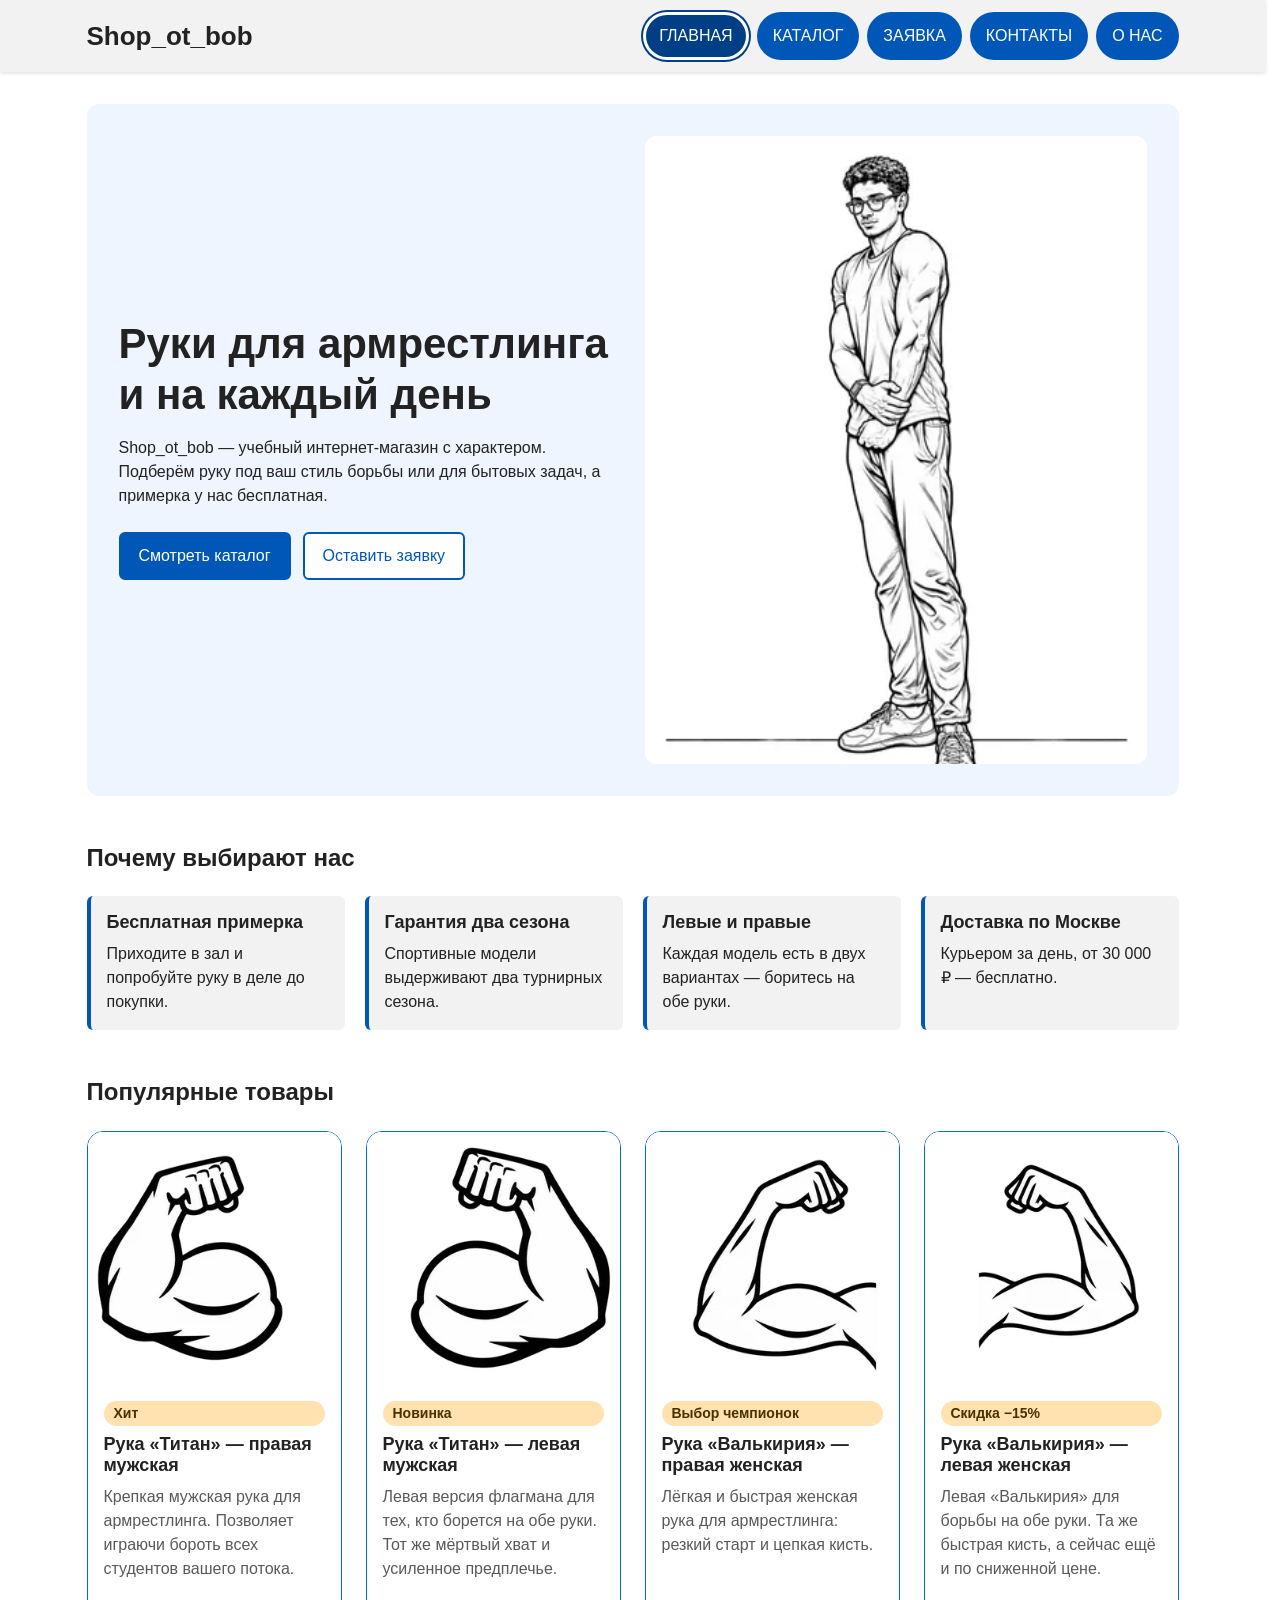
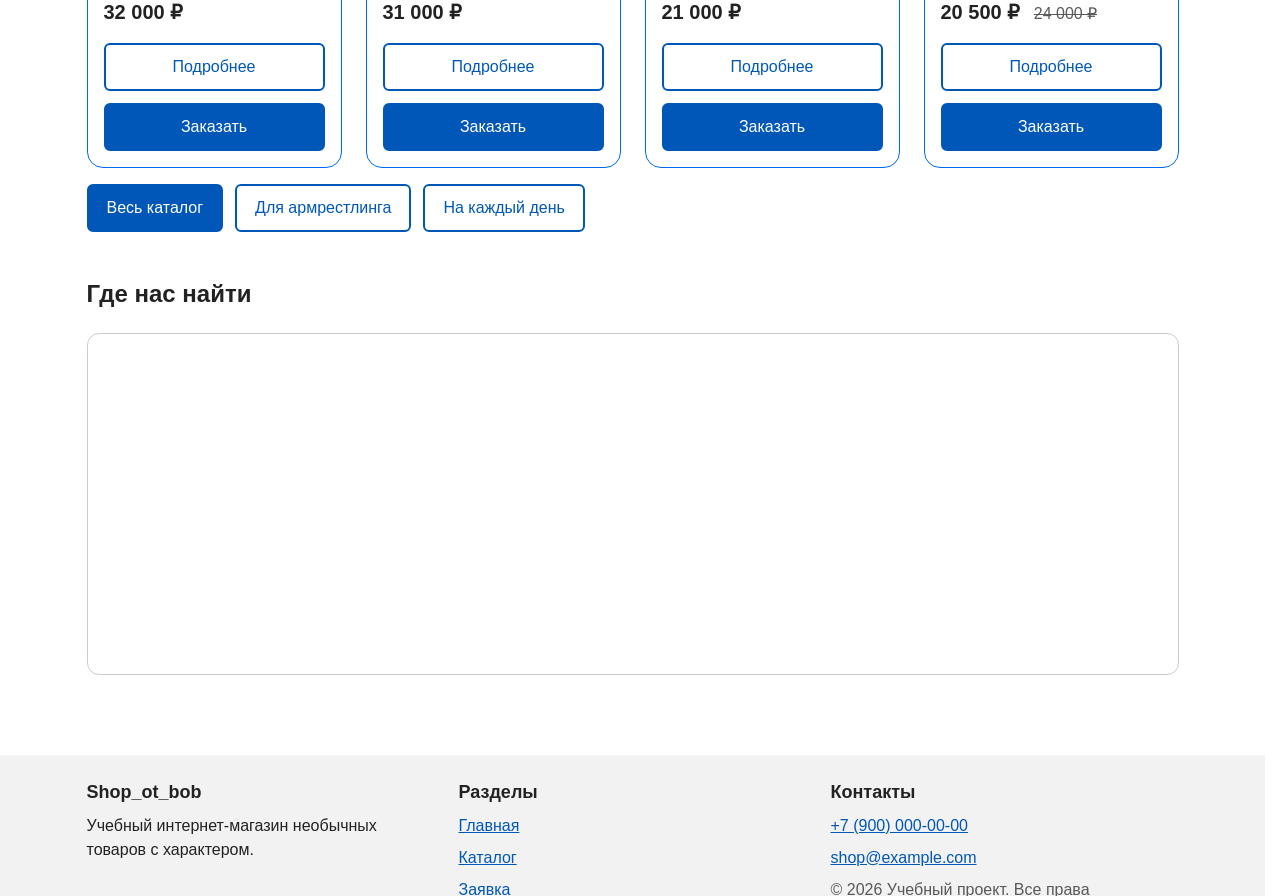
==== index.html @ 4ce11636 "chore: initialize kr4-js-shop from KR3 project" ====
<!DOCTYPE html>
<html lang="ru">
<head>
  <meta charset="UTF-8">
  <meta name="viewport" content="width=device-width, initial-scale=1.0">
  <title>Shop_ot_bob — руки для армрестлинга и на каждый день</title>
  <meta name="description" content="Shop_ot_bob — учебный интернет-магазин рук для армрестлинга и повседневных задач.">
  <link rel="icon" type="image/png" href="images/favicon.png">
  <link rel="stylesheet" href="css/style.css">
  <link rel="stylesheet" href="css/responsive.css">
  <script src="js/main.js" defer></script>
</head>
<body>
<a class="skip-link" href="#main">Перейти к основному содержимому</a>

<header class="page-header">
  <div class="site-header">
    <a class="site-logo" href="index.html">Shop_ot_bob</a>

    <button class="nav-toggle" type="button" aria-expanded="false" aria-controls="site-nav" hidden>
      <span class="nav-toggle__icon" aria-hidden="true"></span>
      Меню
    </button>

    <nav class="site-nav" id="site-nav" aria-label="Основная навигация">
      <ul class="site-nav__list">
        <li class="site-nav__item"><a class="site-nav__link site-nav__link--active" href="index.html" aria-current="page">Главная</a></li>
        <li class="site-nav__item"><a class="site-nav__link" href="catalog.html">Каталог</a></li>
        <li class="site-nav__item"><a class="site-nav__link" href="order.html">Заявка</a></li>
        <li class="site-nav__item"><a class="site-nav__link" href="contacts.html">Контакты</a></li>
        <li class="site-nav__item"><a class="site-nav__link" href="onas.html">О нас</a></li>
      </ul>
    </nav>
  </div>
</header>

<main class="main" id="main" tabindex="-1">
  <section class="hero section">
    <div class="hero__content">
      <h1 class="hero__title">Руки для армрестлинга и на каждый день</h1>
      <p class="hero__text">
        Shop_ot_bob — учебный интернет-магазин с характером. Подберём руку под ваш стиль борьбы
        или для бытовых задач, а примерка у нас бесплатная.
      </p>
      <div class="hero__actions">
        <a class="button" href="catalog.html">Смотреть каталог</a>
        <a class="button button--ghost" href="order.html">Оставить заявку</a>
      </div>
    </div>

    <div class="hero__media">
      <!--
        picture: на телефоне загружается вертикальный кадр,
        на планшете и desktop — широкий баннер. WebP — для браузеров, которые его понимают.
      -->
      <picture>
        <source
          media="(max-width: 639px)"
          type="image/webp"
          srcset="images/hero-tall-360.webp 360w,
                  images/hero-tall-720.webp 720w"
          sizes="100vw"
          width="720"
          height="900"
        >
        <source
          media="(max-width: 639px)"
          srcset="images/hero-tall-360.jpg 360w,
                  images/hero-tall-720.jpg 720w"
          sizes="100vw"
          width="720"
          height="900"
        >
        <source
          type="image/webp"
          srcset="images/hero-wide-800.webp 800w,
                  images/hero-wide-1200.webp 1200w,
                  images/hero-wide-1600.webp 1600w"
          sizes="(max-width: 899px) 480px, (max-width: 1187px) 45vw, 520px"
        >
        <img
          class="hero__image"
          src="images/hero-wide-800.jpg"
          srcset="images/hero-wide-800.jpg 800w,
                  images/hero-wide-1200.jpg 1200w,
                  images/hero-wide-1600.jpg 1600w"
          sizes="(max-width: 899px) 480px, (max-width: 1187px) 45vw, 520px"
          alt="Рисунок: кудрявый парень в очках и футболке — основатель магазина. Рукописные надписи: «Получите силу практически даром», «100 мощи», «Побори всех»"
          width="1628"
          height="1472"
        >
      </picture>
    </div>
  </section>

  <section class="section" aria-labelledby="features-title">
    <h2 class="section__title" id="features-title">Почему выбирают нас</h2>

    <div class="features-grid">
      <article class="feature-card">
        <h3 class="feature-card__title">Бесплатная примерка</h3>
        <p>Приходите в зал и попробуйте руку в деле до покупки.</p>
      </article>

      <article class="feature-card">
        <h3 class="feature-card__title">Гарантия два сезона</h3>
        <p>Спортивные модели выдерживают два турнирных сезона.</p>
      </article>

      <article class="feature-card">
        <h3 class="feature-card__title">Левые и правые</h3>
        <p>Каждая модель есть в двух вариантах — боритесь на обе руки.</p>
      </article>

      <article class="feature-card">
        <h3 class="feature-card__title">Доставка по Москве</h3>
        <p>Курьером за день, от 30 000 ₽ — бесплатно.</p>
      </article>
    </div>
  </section>

  <section class="section" id="popular" aria-labelledby="popular-title">
    <h2 class="section__title" id="popular-title">Популярные товары</h2>

    <div class="products-grid products-grid--wide">
      <article class="product-card">
        <picture>
          <source
            type="image/webp"
            srcset="images/pravaya_ruka-320.webp 320w,
                    images/pravaya_ruka-480.webp 480w,
                    images/pravaya_ruka-640.webp 640w"
            sizes="(max-width: 639px) 100vw, (max-width: 1023px) 50vw, (max-width: 1279px) 33vw, 270px"
          >
          <img
            class="product-card__image"
            src="images/pravaya_ruka-480.jpg"
            srcset="images/pravaya_ruka-320.jpg 320w,
                    images/pravaya_ruka-480.jpg 480w,
                    images/pravaya_ruka-640.jpg 640w"
            sizes="(max-width: 639px) 100vw, (max-width: 1023px) 50vw, (max-width: 1279px) 33vw, 270px"
            alt="Рисунок: согнутая в локте правая мужская рука с крупным бицепсом и сжатым кулаком"
            width="640"
            height="640"
            loading="lazy"
          >
        </picture>
        <div class="product-card__body">
          <p class="product-card__badge">Хит</p>
          <h3 class="product-card__title"><a href="product.html?id=1">Рука «Титан» — правая мужская</a></h3>
          <p class="product-card__description">Крепкая мужская рука для армрестлинга. Позволяет играючи бороть всех студентов вашего потока.</p>
          <p class="product-card__price">32&nbsp;000&nbsp;₽</p>
          <div class="product-card__actions">
            <a class="button button--ghost" href="product.html?id=1" aria-label="Подробнее: Рука «Титан» — правая мужская">Подробнее</a>
            <button class="button product-card__button" type="button" data-product="Рука «Титан» — правая мужская" aria-label="Заказать: Рука «Титан» — правая мужская">Заказать</button>
          </div>
        </div>
      </article>

      <article class="product-card">
        <picture>
          <source
            type="image/webp"
            srcset="images/levaya_ruka-320.webp 320w,
                    images/levaya_ruka-480.webp 480w,
                    images/levaya_ruka-640.webp 640w"
            sizes="(max-width: 639px) 100vw, (max-width: 1023px) 50vw, (max-width: 1279px) 33vw, 270px"
          >
          <img
            class="product-card__image"
            src="images/levaya_ruka-480.jpg"
            srcset="images/levaya_ruka-320.jpg 320w,
                    images/levaya_ruka-480.jpg 480w,
                    images/levaya_ruka-640.jpg 640w"
            sizes="(max-width: 639px) 100vw, (max-width: 1023px) 50vw, (max-width: 1279px) 33vw, 270px"
            alt="Рисунок: согнутая в локте левая мужская рука с крупным бицепсом и сжатым кулаком"
            width="640"
            height="640"
            loading="lazy"
          >
        </picture>
        <div class="product-card__body">
          <p class="product-card__badge">Новинка</p>
          <h3 class="product-card__title"><a href="product.html?id=2">Рука «Титан» — левая мужская</a></h3>
          <p class="product-card__description">Левая версия флагмана для тех, кто борется на обе руки. Тот же мёртвый хват и усиленное предплечье.</p>
          <p class="product-card__price">31&nbsp;000&nbsp;₽</p>
          <div class="product-card__actions">
            <a class="button button--ghost" href="product.html?id=2" aria-label="Подробнее: Рука «Титан» — левая мужская">Подробнее</a>
            <button class="button product-card__button" type="button" data-product="Рука «Титан» — левая мужская" aria-label="Заказать: Рука «Титан» — левая мужская">Заказать</button>
          </div>
        </div>
      </article>

      <article class="product-card">
        <picture>
          <source
            type="image/webp"
            srcset="images/prav_zhenskaya_ruka-320.webp 320w,
                    images/prav_zhenskaya_ruka-480.webp 480w,
                    images/prav_zhenskaya_ruka-640.webp 640w"
            sizes="(max-width: 639px) 100vw, (max-width: 1023px) 50vw, (max-width: 1279px) 33vw, 270px"
          >
          <img
            class="product-card__image"
            src="images/prav_zhenskaya_ruka-480.jpg"
            srcset="images/prav_zhenskaya_ruka-320.jpg 320w,
                    images/prav_zhenskaya_ruka-480.jpg 480w,
                    images/prav_zhenskaya_ruka-640.jpg 640w"
            sizes="(max-width: 639px) 100vw, (max-width: 1023px) 50vw, (max-width: 1279px) 33vw, 270px"
            alt="Рисунок: согнутая в локте правая женская рука с рельефным бицепсом"
            width="640"
            height="640"
            loading="lazy"
          >
        </picture>
        <div class="product-card__body">
          <p class="product-card__badge">Выбор чемпионок</p>
          <h3 class="product-card__title"><a href="product.html?id=3">Рука «Валькирия» — правая женская</a></h3>
          <p class="product-card__description">Лёгкая и быстрая женская рука для армрестлинга: резкий старт и цепкая кисть.</p>
          <p class="product-card__price">21&nbsp;000&nbsp;₽</p>
          <div class="product-card__actions">
            <a class="button button--ghost" href="product.html?id=3" aria-label="Подробнее: Рука «Валькирия» — правая женская">Подробнее</a>
            <button class="button product-card__button" type="button" data-product="Рука «Валькирия» — правая женская" aria-label="Заказать: Рука «Валькирия» — правая женская">Заказать</button>
          </div>
        </div>
      </article>

      <article class="product-card">
        <picture>
          <source
            type="image/webp"
            srcset="images/lev_zhenskaya_ruka-320.webp 320w,
                    images/lev_zhenskaya_ruka-480.webp 480w,
                    images/lev_zhenskaya_ruka-640.webp 640w"
            sizes="(max-width: 639px) 100vw, (max-width: 1023px) 50vw, (max-width: 1279px) 33vw, 270px"
          >
          <img
            class="product-card__image"
            src="images/lev_zhenskaya_ruka-480.jpg"
            srcset="images/lev_zhenskaya_ruka-320.jpg 320w,
                    images/lev_zhenskaya_ruka-480.jpg 480w,
                    images/lev_zhenskaya_ruka-640.jpg 640w"
            sizes="(max-width: 639px) 100vw, (max-width: 1023px) 50vw, (max-width: 1279px) 33vw, 270px"
            alt="Рисунок: согнутая в локте левая женская рука с рельефным бицепсом"
            width="640"
            height="640"
            loading="lazy"
          >
        </picture>
        <div class="product-card__body">
          <p class="product-card__badge">Скидка −15%</p>
          <h3 class="product-card__title"><a href="product.html?id=4">Рука «Валькирия» — левая женская</a></h3>
          <p class="product-card__description">Левая «Валькирия» для борьбы на обе руки. Та же быстрая кисть, а сейчас ещё и по сниженной цене.</p>
          <p class="product-card__price">20&nbsp;500&nbsp;₽ <span class="visually-hidden">Старая цена:</span> <del>24&nbsp;000&nbsp;₽</del></p>
          <div class="product-card__actions">
            <a class="button button--ghost" href="product.html?id=4" aria-label="Подробнее: Рука «Валькирия» — левая женская">Подробнее</a>
            <button class="button product-card__button" type="button" data-product="Рука «Валькирия» — левая женская" aria-label="Заказать: Рука «Валькирия» — левая женская">Заказать</button>
          </div>
        </div>
      </article>
    </div>

    <p class="hero__actions">
      <a class="button" href="catalog.html">Весь каталог</a>
      <a class="button button--ghost" href="catalog.html?category=sport">Для армрестлинга</a>
      <a class="button button--ghost" href="catalog.html?category=daily">На каждый день</a>
    </p>
  </section>

  <section class="section" id="map" aria-labelledby="map-title">
    <h2 class="section__title" id="map-title">Где нас найти</h2>
    <div class="map-container">
      <iframe src="https://yandex.ru/map-widget/v1/?um=constructor%3A89a524108dad21f16cf2f4a0d76adc41d935ef46cfc1c6afd9af5f4293ef12c2&amp;source=constructor" title="Яндекс Карта: как добраться до магазина Shop_ot_bob" loading="lazy"></iframe>
    </div>
  </section>

  <p class="success-message" id="quick-success" role="status"></p>
</main>

<footer class="site-footer">
  <div class="site-footer__inner">
    <div class="site-footer__col">
      <p class="site-footer__title">Shop_ot_bob</p>
      <p>Учебный интернет-магазин необычных товаров с характером.</p>
    </div>

    <nav class="site-footer__col" aria-label="Навигация в подвале">
      <p class="site-footer__title">Разделы</p>
      <ul class="site-footer__list">
          <li><a href="index.html">Главная</a></li>
          <li><a href="catalog.html">Каталог</a></li>
          <li><a href="order.html">Заявка</a></li>
          <li><a href="contacts.html">Контакты</a></li>
          <li><a href="onas.html">О нас</a></li>
      </ul>
    </nav>

    <div class="site-footer__col">
      <p class="site-footer__title">Контакты</p>
      <ul class="site-footer__list">
        <li><a href="tel:+79000000000">+7 (900) 000-00-00</a></li>
        <li><a href="mailto:shop@example.com">shop@example.com</a></li>
      </ul>
      <p class="site-footer__copy">&copy; 2026 Учебный проект. Все права защищены. Работал Исмаилов Полад, ЭФБО-04-25.</p>
      <p class="site-footer__copy">Дисциплина: Фронтенд и бэкенд разработка</p>
    </div>
  </div>
</footer>

<a class="back-to-top" href="#top" aria-label="Наверх, к началу страницы"><span aria-hidden="true">↑</span></a>

<dialog class="order-dialog" id="order-dialog" aria-labelledby="order-dialog-title">
  <div class="order-dialog__header">
    <h2 class="order-dialog__title" id="order-dialog-title" tabindex="-1" autofocus>Быстрая заявка</h2>
    <button class="modal__close" type="button" aria-label="Закрыть окно" data-close-dialog>
      <span aria-hidden="true">×</span>
    </button>
  </div>

  <p class="order-dialog__product">Товар: <strong id="selected-product-text"></strong></p>

  <form class="order-form order-form--single js-form" id="quick-form" action="#" method="post" data-success="quick-success" novalidate>
    <input id="selected-product" name="selected-product" type="hidden">

    <div class="order-form__group">
      <label class="order-form__label" for="quick-name">Имя <span class="order-form__required" aria-hidden="true">*</span></label>
      <input class="order-form__input" id="quick-name" name="name" type="text" minlength="2" autocomplete="given-name" placeholder="Введите ваше имя" required aria-describedby="quick-name-error">
      <p class="form-error" id="quick-name-error" hidden></p>
    </div>

    <div class="order-form__group">
      <label class="order-form__label" for="quick-email">E-mail <span class="order-form__required" aria-hidden="true">*</span></label>
      <input class="order-form__input" id="quick-email" name="email" type="email" autocomplete="email" placeholder="example@mail.ru" required aria-describedby="quick-email-error">
      <p class="form-error" id="quick-email-error" hidden></p>
    </div>

    <div class="order-form__group">
      <label class="order-form__label" for="quick-phone">Телефон <span class="order-form__required" aria-hidden="true">*</span></label>
      <input class="order-form__input" id="quick-phone" name="phone" type="tel" inputmode="tel" autocomplete="tel" placeholder="+7 (900) 000-00-00" pattern="^\+7 \(\d{3}\) \d{3}-\d{2}-\d{2}$" required data-error="Введите телефон в формате +7 (900) 000-00-00" aria-describedby="quick-phone-hint quick-phone-error">
      <p class="form-note" id="quick-phone-hint">Формат: +7 (900) 000-00-00</p>
      <p class="form-error" id="quick-phone-error" hidden></p>
    </div>

    <div class="order-form__group">
      <label class="order-form__label" for="quick-topic">Тема заявки <span class="order-form__required" aria-hidden="true">*</span></label>
      <select class="order-form__select" id="quick-topic" name="topic" required aria-describedby="quick-topic-error">
        <option value="">Выберите тему</option>
        <option value="product">Заказ товара</option>
        <option value="consultation">Консультация</option>
        <option value="delivery">Доставка</option>
      </select>
      <p class="form-error" id="quick-topic-error" hidden></p>
    </div>

    <div class="order-form__group">
      <label class="order-form__label" for="quick-comment">Комментарий</label>
      <textarea class="order-form__textarea" id="quick-comment" name="comment" rows="3" placeholder="Укажите дополнительную информацию" aria-describedby="quick-comment-error"></textarea>
      <p class="form-error" id="quick-comment-error" hidden></p>
    </div>

    <div class="order-form__group order-form__group--wide">
      <label class="order-form__check" for="quick-agreement">
        <input id="quick-agreement" name="agreement" type="checkbox" required aria-describedby="quick-agreement-error" data-error="Отметьте согласие на обработку данных">
        Я согласен на обработку данных
      </label>
      <p class="form-error" id="quick-agreement-error" hidden></p>
    </div>

    <div class="form-actions">
      <button class="button" type="submit">Отправить заявку</button>
      <button class="button button--ghost" type="button" data-close-dialog>Закрыть</button>
    </div>
  </form>
</dialog>
</body>
</html>
---- css/style.css ----
/*
  style.css — базовое оформление сайта (основа из КР №1).
  Здесь цвета, шрифты, кнопки, карточки, формы и таблицы.
  Всё, что связано с сеткой и размерами экранов, лежит в responsive.css.
*/

/* ===============================
   1. Переменные проекта
   =============================== */
:root {
  /* Основные цвета проекта */
  --color-bg: #ffffff;
  --color-text: #222222;
  /* Было #8a8a8a — контраст 3,5:1. Стало 7:1 (требование — не меньше 4,5:1). */
  --color-muted: #595959;
  --color-primary: #0057b8;
  --color-primary-dark: #003f86;
  --color-border: #d0d0d0;
  /* Рамка полей формы: контраст с белым фоном не меньше 3:1. */
  --color-border-strong: #767676;
  --color-surface: #f2f2f2;
  --color-surface-accent: #eef5ff;
  --color-danger: #b00020;
  /* Было #168a2f — контраст 4,4:1. Стало 6,5:1. */
  --color-success: #0f6b22;
  --color-success-bg: #eefaf0;
  --color-white: #ffffff;
  /* Метка на карточке: тёмный текст на светлом фоне (контраст 9:1). */
  --color-badge-bg: #ffe2b0;
  --color-badge-text: #4d3000;

  /* Отступы */
  --space-xs: 4px;
  --space-sm: 8px;
  --space-md: 16px;
  --space-lg: 24px;
  --space-xl: 32px;

  /* Скругления */
  --radius-sm: 6px;
  --radius-md: 8px;
  --radius-lg: 12px;
  --radius-pill: 24px;

  /* Размеры */
  --container-width: 1140px;
}

/* ===============================
   2. Базовые стили
   =============================== */

/*
  border-box делает расчёт размеров понятным:
  width включает content, padding и border.
*/
* {
  box-sizing: border-box;
}

html {
  scrollbar-gutter: stable;
}

/*
  body — flex-колонка на всю высоту окна,
  чтобы подвал прижимался к низу на коротких страницах.
*/
body {
  min-height: 100vh;
  display: flex;
  flex-direction: column;
  margin: 0;
  font-family: Arial, sans-serif;
  line-height: 1.5;
  color: var(--color-text);
  background-color: var(--color-bg);
}

h1,
h2,
h3 {
  line-height: 1.2;
}

a {
  color: var(--color-primary);
}

a:hover {
  color: var(--color-primary-dark);
}

/* Шапка и подвал — светло-серый фон, как в КР №1. */
.page-header,
.site-footer {
  background-color: var(--color-surface);
}

.site-footer {
  margin-top: auto;
}

.site-footer p {
  margin: 0 0 var(--space-sm);
}

.site-footer__title {
  margin: 0 0 var(--space-sm);
  font-size: 18px;
  font-weight: bold;
}

.site-footer__list {
  margin: 0;
  padding: 0;
  list-style: none;
}

.site-footer__list li {
  margin-bottom: var(--space-sm);
}

.site-footer__copy {
  color: var(--color-muted);
}

/* Текстовый логотип. */
.site-logo {
  font-weight: bold;
  text-decoration: none;
  font-size: 26px;
  color: var(--color-text);
}

.site-logo:hover {
  color: var(--color-primary-dark);
}

/* Убираем стандартные отступы и маркеры списка навигации. */
.site-nav__list {
  margin: 0;
  padding: 0;
  list-style: none;
}

/* ===============================
   3. Общие элементы интерфейса
   =============================== */

/* Ссылки меню оформлены как «таблетки». */
.site-nav__link {
  display: flex;
  align-items: center;
  justify-content: center;
  min-height: 48px;
  padding: 12px 20px;
  border-radius: var(--radius-pill);
  background-color: var(--color-primary);
  color: var(--color-white);
  text-decoration: none;
  text-transform: uppercase;
}

.site-nav__link:hover {
  background-color: var(--color-primary-dark);
  color: var(--color-white);
}

/* Текущая страница в меню. */
.site-nav__link--active {
  background-color: var(--color-primary-dark);
  /* Отличие не только цветом: добавлена рамка. */
  box-shadow: inset 0 0 0 3px var(--color-white), 0 0 0 2px var(--color-primary-dark);
}

/* Кнопки: и <button>, и ссылки с классом .button выглядят одинаково. */
button {
  font: inherit;
  cursor: pointer;
}

.button {
  display: inline-flex;
  align-items: center;
  justify-content: center;
  min-height: 44px;
  padding: 10px 18px;
  border: 2px solid var(--color-primary);
  border-radius: var(--radius-sm);
  background-color: var(--color-primary);
  color: var(--color-white);
  font: inherit;
  text-align: center;
  text-decoration: none;
}

.button:hover {
  border-color: var(--color-primary-dark);
  background-color: var(--color-primary-dark);
  color: var(--color-white);
}

/* Второстепенная кнопка — только рамка. */
.button--ghost {
  background-color: var(--color-white);
  color: var(--color-primary);
}

.button--ghost:hover {
  background-color: var(--color-surface-accent);
  color: var(--color-primary-dark);
}

.section__title {
  margin: 0 0 var(--space-lg);
  font-size: 24px;
}

.page-title {
  margin: 0 0 var(--space-md);
  font-size: 28px;
}

.page-lead {
  margin: 0 0 var(--space-lg);
  color: var(--color-muted);
}

/* «Хлебные крошки». */
.breadcrumbs__list {
  display: flex;
  flex-wrap: wrap;
  gap: var(--space-sm);
  margin: 0 0 var(--space-md);
  padding: 0;
  list-style: none;
  color: var(--color-muted);
}

.breadcrumbs__list li + li::before {
  content: "/";
  margin-right: var(--space-sm);
}

/* ===============================
   4. Компоненты страницы
   =============================== */

/* Hero-блок — первый крупный блок главной страницы. */
.hero {
  padding: var(--space-lg) var(--space-md);
  border-radius: var(--radius-lg);
  background-color: var(--color-surface-accent);
}

.hero__title {
  margin: 0 0 var(--space-md);
  font-size: 28px;
}

.hero__text {
  margin: 0 0 var(--space-lg);
}

.hero__image {
  display: block;
  border-radius: var(--radius-lg);
  background-color: var(--color-white);
}

/* Карточки преимуществ. */
.feature-card {
  padding: var(--space-md);
  border-left: 4px solid var(--color-primary);
  border-radius: var(--radius-sm);
  background-color: var(--color-surface);
}

.feature-card__title {
  margin: 0 0 var(--space-sm);
  font-size: 18px;
}

.feature-card p {
  margin: 0;
}

/* Карточка товара. */
.product-card {
  border: 1px solid #0069f1;
  border-radius: 16px;
  background-color: var(--color-white);
  overflow: hidden;
}

.product-card__image {
  display: block;
  width: 100%;
  background-color: var(--color-white);
}

.product-card__body {
  padding: var(--space-md);
}

.product-card__badge {
  display: inline-block;
  margin: 0 0 var(--space-sm);
  padding: 2px 10px;
  border-radius: var(--radius-pill);
  background-color: var(--color-badge-bg);
  color: var(--color-badge-text);
  font-size: 14px;
  font-weight: bold;
}

.product-card__title {
  margin: 0 0 var(--space-sm);
  font-size: 18px;
}

.product-card__title a {
  color: var(--color-text);
  text-decoration: none;
}

.product-card__title a:hover {
  color: var(--color-primary);
  text-decoration: underline;
}

.product-card__description {
  margin: 0 0 var(--space-md);
  color: var(--color-muted);
}

.product-card__price {
  margin: 0 0 var(--space-md);
  font-size: 20px;
  font-weight: bold;
}

.product-card__price del {
  margin-left: var(--space-sm);
  color: var(--color-muted);
  font-size: 16px;
  font-weight: normal;
}

/* Блок с картой. */
.map-container {
  width: 100%;
  border: 1px solid #cccccc;
  border-radius: var(--radius-lg);
  overflow: hidden;
}

.map-container iframe {
  display: block;
  width: 100%;
  border: 0;
}

/* Фильтр каталога. */
.catalog-filters {
  padding: var(--space-md);
  border: 1px solid var(--color-border);
  border-radius: var(--radius-lg);
  background-color: var(--color-surface);
}

.catalog-filters__title {
  margin: 0 0 var(--space-md);
  font-size: 20px;
}

.filter-group {
  margin: 0 0 var(--space-md);
  padding: 0;
  border: 0;
}

.filter-group legend,
.filter-group__label {
  display: block;
  margin-bottom: var(--space-sm);
  padding: 0;
  font-weight: bold;
}

.filter-option {
  display: flex;
  align-items: center;
  gap: var(--space-sm);
  min-height: 36px;
}

.filter-option input {
  width: 20px;
  height: 20px;
  margin: 0;
  accent-color: var(--color-primary);
}

.catalog-count {
  margin: 0;
  font-weight: bold;
}

.catalog-empty {
  padding: var(--space-md);
  border-left: 4px solid var(--color-primary);
  background-color: var(--color-surface-accent);
}

/* Страница товара. */
.product__image {
  display: block;
  width: 100%;
  border: 1px solid var(--color-border);
  border-radius: 16px;
  background-color: var(--color-white);
}

.product__price {
  margin: 0 0 var(--space-md);
  font-size: 28px;
  font-weight: bold;
}

.product__price del {
  margin-left: var(--space-sm);
  color: var(--color-muted);
  font-size: 18px;
  font-weight: normal;
}

.product__stock {
  margin: 0 0 var(--space-md);
  color: var(--color-success);
  font-weight: bold;
}

.product__stock--out {
  color: var(--color-danger);
}

/* Таблица характеристик и сравнения. */
.product-table {
  border-collapse: collapse;
  background-color: var(--color-white);
}

.product-table caption {
  padding: var(--space-sm) 0;
  font-weight: bold;
  text-align: left;
}

.product-table th,
.product-table td {
  padding: 12px;
  border: 1px solid var(--color-border);
  text-align: left;
  vertical-align: top;
}

.product-table thead th {
  background-color: var(--color-surface-accent);
}

.product-table tbody th {
  background-color: var(--color-surface);
}

/* Контакты. */
.contact-card {
  padding: var(--space-md);
  border: 1px solid var(--color-border);
  border-radius: var(--radius-lg);
  background-color: var(--color-white);
}

.contact-card h2 {
  margin: 0 0 var(--space-md);
  font-size: 20px;
}

.contact-list {
  margin: 0;
}

.contact-list dt {
  color: var(--color-muted);
  font-size: 14px;
}

.contact-list dd {
  margin: 0 0 var(--space-md);
}

.contact-card address {
  font-style: normal;
}

/* Шаги оформления заявки и сводка заказа. */
.order-aside {
  padding: var(--space-md);
  border-radius: var(--radius-lg);
  background-color: var(--color-surface-accent);
}

.order-aside h2 {
  margin: 0 0 var(--space-md);
  font-size: 20px;
}

.order-steps {
  margin: 0;
  padding-left: 20px;
}

.order-steps li {
  margin-bottom: var(--space-sm);
}

.order-summary {
  margin: 0 0 var(--space-lg);
}

.order-summary div {
  display: flex;
  justify-content: space-between;
  gap: var(--space-md);
  padding: var(--space-sm) 0;
  border-bottom: 1px solid var(--color-border);
}

.order-summary dt {
  color: var(--color-muted);
}

.order-summary dd {
  margin: 0;
  font-weight: bold;
  text-align: right;
}

.about p {
  margin: 0 0 20px;
  line-height: 1.7;
}

/* ===============================
   5. Форма и модальное окно
   =============================== */

/*
  Модальное окно. Элемент dialog сам открывается поверх страницы,
  не выпускает фокус наружу и закрывается по Esc.
*/
.order-dialog {
  padding: var(--space-lg);
  border: none;
  border-radius: var(--radius-lg);
}

/* Затемнение фона за модальным окном. */
.order-dialog::backdrop {
  background-color: rgb(0 0 0 / 0.5);
}

.order-dialog__title {
  margin: 0 0 var(--space-md);
  font-size: 22px;
}

.order-dialog__product {
  margin: 0 0 var(--space-md);
  padding: var(--space-sm) var(--space-md);
  border-radius: var(--radius-sm);
  background-color: var(--color-surface-accent);
}

/* Крестик закрытия: без текста, поэтому у кнопки есть aria-label. */
.modal__close {
  width: 44px;
  height: 44px;
  border: 1px solid var(--color-border-strong);
  border-radius: 50%;
  background-color: var(--color-white);
  color: var(--color-text);
  font-size: 24px;
  line-height: 1;
}

.modal__close:hover {
  background-color: var(--color-surface);
}

/* Подпись поля. */
.order-form__label {
  font-weight: bold;
}

/* Звёздочка обязательного поля. Для скринридера обязательность передаёт required. */
.order-form__required {
  color: var(--color-danger);
}

/* Основные поля формы. */
.order-form__input,
.order-form__select,
.order-form__textarea {
  padding: 10px 12px;
  border: 1px solid var(--color-border-strong);
  border-radius: var(--radius-sm);
  background-color: var(--color-white);
  color: var(--color-text);
  font: inherit;
}

.order-form__fieldset {
  margin: 0;
  padding: var(--space-md);
  border: 1px solid var(--color-border);
  border-radius: var(--radius-sm);
}

.order-form__fieldset legend {
  padding: 0 var(--space-sm);
  font-weight: bold;
}

/* Подсказка под полем. */
.form-note {
  margin: 0;
  color: var(--color-muted);
  font-size: 14px;
}

/* Пояснение над формой. */
.page-note {
  margin: 0 0 var(--space-md);
}

/* Подсветка ошибочных полей: aria-invalid добавляет JavaScript. */
[aria-invalid="true"] {
  border-color: var(--color-danger);
  border-width: 2px;
}

/* Текст ошибки: не только цвет, но и значок с подписью. */
.form-error {
  margin: 0;
  color: var(--color-danger);
  font-size: 14px;
  font-weight: bold;
}

.form-error::before {
  content: "⚠ ";
}

/* Сообщение об успешной отправке. */
.success-message {
  margin: var(--space-lg) 0 0;
  padding: var(--space-md);
  border-left: 4px solid var(--color-success);
  background-color: var(--color-success-bg);
}

/* Пустая «живая» область не занимает места на странице. */
.success-message:empty {
  display: none;
}

/* ===============================
   6. Доступность
   =============================== */

/*
  Ссылка пропуска: спрятана за верхним краем экрана
  и появляется, когда на неё попадает фокус с клавиатуры.
*/
.skip-link {
  position: absolute;
  top: -100px;
  left: var(--space-md);
  z-index: 200;
  padding: 12px 16px;
  border-radius: var(--radius-sm);
  background-color: var(--color-text);
  color: var(--color-white);
}

.skip-link:focus {
  top: var(--space-md);
  color: var(--color-white);
}

/* Единый видимый фокус для всех интерактивных элементов. */
:focus-visible {
  outline: 3px solid var(--color-primary);
  outline-offset: 3px;
}

/* На синих «таблетках» синяя обводка не видна — делаем её двойной. */
.site-nav__link:focus-visible,
.button:focus-visible {
  outline: 3px solid var(--color-text);
  box-shadow: 0 0 0 3px var(--color-white);
}

/* Заголовок окна получает фокус программно — рамка ему не нужна. */
[tabindex="-1"]:focus {
  outline: none;
}

/* Текст только для скринридеров. */
.visually-hidden {
  position: absolute;
  width: 1px;
  height: 1px;
  margin: -1px;
  padding: 0;
  border: 0;
  overflow: hidden;
  clip-path: inset(50%);
  white-space: nowrap;
}

/* Уважаем системную настройку «уменьшить движение». */
@media (prefers-reduced-motion: reduce) {
  *,
  *::before,
  *::after {
    scroll-behavior: auto !important;
    transition-duration: 0.01ms !important;
    animation-duration: 0.01ms !important;
  }
}
---- css/responsive.css ----
/*
  responsive.css — адаптивные стили проекта (КР №3).
  Подключается ПОСЛЕ style.css, поэтому может переопределять базовые правила.

  Подход Mobile First:
  сначала описан вид для телефона (правила без медиазапросов),
  затем через @media (min-width: ...) страница расширяется.

  Контрольные точки:
    640px  — крупный телефон / маленький планшет
    768px  — планшет
    1024px — небольшой desktop
    1280px — широкий desktop
*/

/* ===============================
   1. Базовые адаптивные правила
   =============================== */

/* Изображения и видео никогда не шире своего контейнера. */
img,
video {
  max-width: 100%;
  height: auto;
}

/* Длинные слова и ссылки переносятся, а не растягивают страницу. */
body {
  overflow-wrap: anywhere;
}

/*
  Общий контейнер: на телефоне — вся ширина с полями 16px,
  на широком экране — не больше 1140px и по центру.
*/
.site-header,
.main,
.site-footer__inner {
  width: 100%;
  max-width: var(--container-width);
  margin-inline: auto;
  padding: 16px;
}

.main {
  padding-block: 24px;
}

.section {
  margin-bottom: 32px;
}

/* ===============================
   2. Шапка и навигация (Flexbox)
   =============================== */

/* Телефон: логотип сверху, под ним меню в столбик. */
.site-header {
  display: flex;
  flex-direction: column;
  gap: 16px;
}

.site-nav__list {
  display: flex;
  flex-direction: column;
  gap: 8px;
}

/* ===============================
   3. Hero-блок (Flexbox)
   =============================== */

/* Телефон: текст, под ним картинка. */
.hero {
  display: flex;
  flex-direction: column;
  gap: 24px;
}

/* Кнопки hero: на узком экране переносятся и не слипаются. */
.hero__actions,
.product-card__actions,
.product__actions,
.form-actions {
  display: flex;
  flex-wrap: wrap;
  gap: 12px;
}

/* На телефоне кнопки растягиваются — по ним проще попасть пальцем. */
.hero__actions .button,
.product-card__actions .button,
.product__actions .button,
.form-actions .button {
  flex: 1 1 140px;
}

/* В колонке картинка не растягивается на весь планшет. */
.hero__media {
  width: 100%;
  max-width: 480px;
  margin-inline: auto;
}

.hero__image {
  width: 100%;
}

/* ===============================
   4. Сетки карточек (CSS Grid)
   =============================== */

/* Телефон: одна колонка. minmax(0, 1fr) не даёт содержимому распирать сетку. */
.features-grid,
.products-grid {
  display: grid;
  grid-template-columns: minmax(0, 1fr);
  gap: 16px;
}

/* Карточка — flex-колонка: кнопки прижаты к низу, карточки в ряду одной высоты. */
.product-card {
  display: flex;
  flex-direction: column;
}

.product-card__body {
  display: flex;
  flex: 1;
  flex-direction: column;
}

.product-card__description {
  flex: 1;
}

/* Квадратное изображение сохраняет пропорции при любой ширине колонки. */
.product-card__image {
  aspect-ratio: 1 / 1;
  object-fit: contain;
}

/* ===============================
   5. Каталог: фильтр + товары
   =============================== */

/* Телефон: фильтр над списком товаров. */
.catalog-layout {
  display: grid;
  grid-template-columns: minmax(0, 1fr);
  gap: 24px;
}

.catalog-toolbar {
  display: flex;
  flex-wrap: wrap;
  align-items: center;
  justify-content: space-between;
  gap: 12px;
  margin-bottom: 16px;
}

.catalog-toolbar .order-form__select {
  width: auto;
  max-width: 100%;
}

/* ===============================
   6. Страница товара
   =============================== */

.product {
  display: grid;
  grid-template-columns: minmax(0, 1fr);
  gap: 24px;
}

.product__image {
  aspect-ratio: 1 / 1;
  object-fit: contain;
}

.product__title {
  margin: 0 0 12px;
  font-size: 26px;
}

/* ===============================
   7. Адаптивные таблицы
   =============================== */

/*
  Широкая таблица прокручивается внутри своего контейнера,
  а вся страница вбок не уезжает.
*/
.table-wrapper {
  overflow-x: auto;
  -webkit-overflow-scrolling: touch;
}

.product-table {
  width: 100%;
  min-width: 640px;
}

/* Узкая таблица из двух колонок помещается на телефоне без прокрутки. */
.product-table--compact {
  min-width: 0;
}

/* ===============================
   8. Адаптивные формы (CSS Grid)
   =============================== */

/* Телефон: все поля в одну колонку. */
.order-form {
  display: grid;
  grid-template-columns: minmax(0, 1fr);
  gap: 16px;
}

.order-form__group {
  display: grid;
  align-content: start;
  gap: 6px;
  min-width: 0;
}

/*
  Поля занимают всю ширину и не ниже 44px — удобно нажимать пальцем.
  font-size 16px отключает автоматическое увеличение страницы в iOS при фокусе.
*/
.order-form__input,
.order-form__select,
.order-form__textarea {
  width: 100%;
  min-height: 44px;
  font-size: 16px;
}

.order-form__textarea {
  min-height: 120px;
  resize: vertical;
}

/* Чекбоксы и радиокнопки: крупная область нажатия. */
.order-form__check {
  display: flex;
  align-items: center;
  gap: 12px;
  min-height: 44px;
}

.order-form__check input {
  flex: none;
  width: 22px;
  height: 22px;
  margin: 0;
  accent-color: var(--color-primary);
}

.order-layout,
.contacts-grid {
  display: grid;
  grid-template-columns: minmax(0, 1fr);
  gap: 24px;
}

.contacts-grid__info {
  display: grid;
  align-content: start;
  gap: 16px;
}

.map-container iframe {
  height: 260px;
}

/* ===============================
   9. Модальное окно
   =============================== */

/* Окно не выходит за экран; длинная форма прокручивается внутри окна. */
.order-dialog {
  width: min(100% - 32px, 560px);
  max-height: calc(100vh - 32px);
  max-height: calc(100dvh - 32px);
  overflow: auto;
}

.order-dialog__header {
  display: flex;
  align-items: flex-start;
  justify-content: space-between;
  gap: 16px;
}

/* ===============================
   10. Подвал и «О нас»
   =============================== */

.site-footer__inner {
  display: flex;
  flex-direction: column;
  gap: 24px;
  padding-block: 24px;
}

.about {
  display: grid;
  grid-template-columns: minmax(0, 1fr);
  gap: 24px;
}

.about__image {
  display: block;
  width: 100%;
  max-width: 240px;
  margin-inline: auto;
  border-radius: var(--radius-lg);
}

/* ===============================
   11. Медиазапросы
   =============================== */

/* ---------- от 640px: крупный телефон ---------- */
@media (min-width: 640px) {
  /* Карточки и преимущества — в две колонки. */
  .features-grid,
  .products-grid {
    grid-template-columns: repeat(2, minmax(0, 1fr));
    gap: 20px;
  }

  /* Кнопки перестают растягиваться. */
  .hero__actions .button,
  .product__actions .button,
  .form-actions .button {
    flex: 0 1 auto;
  }
}

/* ---------- от 768px: планшет ---------- */
@media (min-width: 768px) {
  .site-header,
  .main,
  .site-footer__inner {
    padding-inline: 24px;
  }

  .main {
    padding-block: 32px;
  }

  .section {
    margin-bottom: 48px;
  }

  /* Шапка: логотип слева, меню справа в одну строку. */
  .site-header {
    flex-direction: row;
    align-items: center;
    justify-content: space-between;
  }

  .site-nav__list {
    flex-direction: row;
    flex-wrap: wrap;
    justify-content: flex-end;
  }

  .site-nav__link {
    padding-inline: 16px;
  }

  .page-title {
    font-size: 34px;
  }

  .hero {
    padding: 32px;
  }

  .hero__title {
    font-size: 36px;
  }

  /* Форма: две колонки, широкие поля — на всю строку. */
  .order-form {
    grid-template-columns: repeat(2, minmax(0, 1fr));
    gap: 20px;
  }

  .order-form__group--wide,
  .order-form .form-actions {
    grid-column: 1 / -1;
  }

  /* В модальном окне мало места — форма остаётся в одну колонку. */
  .order-form--single {
    grid-template-columns: minmax(0, 1fr);
  }

  /* Товар: изображение слева, описание справа. */
  .product {
    grid-template-columns: minmax(0, 5fr) minmax(0, 6fr);
    gap: 32px;
    align-items: start;
  }

  .product__title {
    font-size: 32px;
  }

  /* Контакты: информация слева, форма справа. */
  .contacts-grid {
    grid-template-columns: minmax(0, 2fr) minmax(0, 3fr);
    align-items: start;
  }

  .contacts-grid__map {
    grid-column: 1 / -1;
  }

  .map-container iframe {
    height: 340px;
  }

  .about {
    grid-template-columns: 240px minmax(0, 1fr);
    align-items: start;
  }

  /* Подвал: три колонки в ряд. */
  .site-footer__inner {
    flex-direction: row;
    justify-content: space-between;
  }

  .site-footer__col {
    flex: 1;
  }
}

/* ---------- от 900px: hero в две колонки ---------- */
@media (min-width: 900px) {
  .hero {
    flex-direction: row;
    align-items: center;
  }

  .hero__content,
  .hero__media {
    flex: 1;
    min-width: 0;
    max-width: none;
  }
}

/* ---------- от 1024px: небольшой desktop ---------- */
@media (min-width: 1024px) {
  .features-grid {
    grid-template-columns: repeat(4, minmax(0, 1fr));
  }

  .products-grid {
    grid-template-columns: repeat(3, minmax(0, 1fr));
    gap: 24px;
  }

  /* Каталог: фильтр становится боковой колонкой и «прилипает» при прокрутке. */
  .catalog-layout {
    grid-template-columns: 260px minmax(0, 1fr);
    align-items: start;
    gap: 32px;
  }

  .catalog-filters {
    position: sticky;
    top: 16px;
  }

  /* Заявка: форма слева, справа пояснение. */
  .order-layout {
    grid-template-columns: minmax(0, 2fr) minmax(0, 1fr);
    align-items: start;
    gap: 32px;
  }

  .hero__title {
    font-size: 42px;
  }
}

/* ---------- от 1280px: широкий desktop ---------- */
@media (min-width: 1280px) {
  /* На главной помещается четыре карточки в ряд. */
  .products-grid--wide {
    grid-template-columns: repeat(4, minmax(0, 1fr));
  }

  .catalog-layout {
    grid-template-columns: 280px minmax(0, 1fr);
  }
}

/* ===============================
   12. Самостоятельные доработки
   =============================== */

/* ----- 12.1. Мобильное меню с кнопкой-«бургером» ----- */

/*
  Шапка «прилипает» к верху экрана.
  scroll-padding-top не даёт ей закрывать блок, к которому ведёт якорная ссылка.
*/
html {
  scroll-behavior: smooth;
  scroll-padding-top: 96px;
}

.page-header {
  position: sticky;
  top: 0;
  z-index: 50;
  box-shadow: 0 1px 4px rgb(0 0 0 / 0.15);
}

/* На телефоне логотип и кнопка меню стоят в одну строку, меню — под ними. */
.site-header {
  flex-direction: row;
  flex-wrap: wrap;
  align-items: center;
  justify-content: space-between;
  padding-block: 12px;
}

.site-nav {
  flex-basis: 100%;
}

.nav-toggle {
  display: inline-flex;
  align-items: center;
  gap: 10px;
  min-height: 44px;
  padding: 8px 14px;
  border: 2px solid var(--color-primary);
  border-radius: var(--radius-sm);
  background-color: var(--color-white);
  color: var(--color-primary);
  font-weight: bold;
}

/* Кнопка скрыта атрибутом hidden, пока не загрузился JavaScript. */
.nav-toggle[hidden] {
  display: none;
}

/* Значок из трёх полосок нарисован псевдоэлементами. */
.nav-toggle__icon,
.nav-toggle__icon::before,
.nav-toggle__icon::after {
  display: block;
  width: 22px;
  height: 3px;
  border-radius: 2px;
  background-color: currentColor;
  transition: transform 0.2s;
}

.nav-toggle__icon {
  position: relative;
}

.nav-toggle__icon::before,
.nav-toggle__icon::after {
  content: "";
  position: absolute;
  left: 0;
}

.nav-toggle__icon::before {
  top: -7px;
}

.nav-toggle__icon::after {
  top: 7px;
}

/* Открытое меню: полоски складываются в крестик. */
.nav-toggle[aria-expanded="true"] .nav-toggle__icon {
  background-color: transparent;
}

.nav-toggle[aria-expanded="true"] .nav-toggle__icon::before {
  transform: translateY(7px) rotate(45deg);
}

.nav-toggle[aria-expanded="true"] .nav-toggle__icon::after {
  transform: translateY(-7px) rotate(-45deg);
}

/*
  Меню сворачивается только когда работает JavaScript (класс .js на <html>).
  Без скриптов меню остаётся открытым — сайтом всё равно можно пользоваться.
*/
.js .site-nav {
  display: none;
}

.js .site-nav.site-nav--open {
  display: block;
}

/* Если пунктов много, а экран низкий — меню прокручивается само. */
.site-nav--open {
  max-height: calc(100dvh - 90px);
  overflow-y: auto;
}

@media (min-width: 768px) {
  .site-header {
    flex-wrap: nowrap;
  }

  .site-nav {
    flex-basis: auto;
  }

  /* На планшете и desktop меню всегда видно, кнопка не нужна. */
  .nav-toggle {
    display: none;
  }

  .js .site-nav {
    display: block;
  }
}

/* ----- 12.2. Каталог: сворачиваемый фильтр ----- */

.filters-toggle {
  width: 100%;
}

.filters-toggle[hidden] {
  display: none;
}

.filters-toggle[aria-expanded="true"] {
  margin-bottom: 12px;
}

.js .catalog-filters {
  display: none;
}

.js .catalog-filters.catalog-filters--open {
  display: block;
}

/* Варианты фильтра на планшете — в несколько колонок, чтобы панель была ниже. */
@media (min-width: 640px) {
  .catalog-filters__groups {
    display: grid;
    grid-template-columns: repeat(2, minmax(0, 1fr));
    gap: 0 24px;
  }
}

@media (min-width: 1024px) {
  .filters-toggle {
    display: none;
  }

  .js .catalog-filters {
    display: block;
  }

  /* В боковой колонке группы снова идут друг под другом. */
  .catalog-filters__groups {
    display: block;
  }

  /* Липкий фильтр учитывает высоту липкой шапки. */
  .catalog-filters {
    top: 104px;
    max-height: calc(100dvh - 120px);
    overflow-y: auto;
  }
}

.filter-range {
  width: 100%;
  min-height: 32px;
  accent-color: var(--color-primary);
}

/* ----- 12.3. Таблица сравнения → карточки на телефоне ----- */

/*
  Единственный запрос «сверху вниз» (max-width):
  карточный вид нужен только там, где таблица не помещается.
  Каждая строка становится карточкой, а название колонки
  подставляется из атрибута data-label.
*/
@media (max-width: 639px) {
  .table-wrapper--cards {
    overflow-x: visible;
  }

  .product-table--cards {
    min-width: 0;
    background-color: transparent;
  }

  .product-table--cards,
  .product-table--cards caption,
  .product-table--cards tbody,
  .product-table--cards tr,
  .product-table--cards th,
  .product-table--cards td {
    display: block;
  }

  /* Шапка таблицы скрыта визуально, но остаётся для скринридера. */
  .product-table--cards thead {
    position: absolute;
    width: 1px;
    height: 1px;
    overflow: hidden;
    clip-path: inset(50%);
  }

  .product-table--cards tr {
    margin-bottom: 16px;
    border: 1px solid var(--color-border);
    border-radius: var(--radius-lg);
    background-color: var(--color-white);
    overflow: hidden;
  }

  .product-table--cards th,
  .product-table--cards td {
    border: 0;
    border-bottom: 1px solid var(--color-border);
  }

  .product-table--cards tr > :last-child {
    border-bottom: 0;
  }

  .product-table--cards tbody th {
    background-color: var(--color-surface-accent);
    font-size: 18px;
  }

  .product-table--cards td {
    display: flex;
    justify-content: space-between;
    gap: 16px;
    text-align: right;
  }

  .product-table--cards td::before {
    content: attr(data-label);
    flex: none;
    max-width: 50%;
    color: var(--color-muted);
    font-weight: bold;
    text-align: left;
  }
}

/* ----- 12.4. Кнопка «Наверх» ----- */

.back-to-top {
  position: fixed;
  right: 16px;
  bottom: 16px;
  z-index: 40;
  display: flex;
  align-items: center;
  justify-content: center;
  width: 48px;
  height: 48px;
  border: 2px solid var(--color-white);
  border-radius: 50%;
  background-color: var(--color-primary);
  color: var(--color-white);
  font-size: 22px;
  text-decoration: none;
  box-shadow: 0 2px 8px rgb(0 0 0 / 0.3);
}

.back-to-top:hover {
  background-color: var(--color-primary-dark);
  color: var(--color-white);
}

.back-to-top[hidden] {
  display: none;
}

/* Запас снизу, чтобы кнопка не закрывала последний текст подвала. */
.site-footer__inner {
  padding-bottom: 80px;
}

@media (min-width: 768px) {
  .back-to-top {
    right: 32px;
    bottom: 32px;
  }
}

/* ----- 12.5. Мелкие улучшения ----- */

/* На устройствах с мышью карточка приподнимается при наведении. */
@media (hover: hover) {
  .product-card {
    transition: transform 0.2s, box-shadow 0.2s;
  }

  .product-card:hover {
    transform: translateY(-4px);
    box-shadow: 0 8px 20px rgb(0 87 184 / 0.2);
  }
}

/* Сводка заказа «прилипает» рядом с длинной формой. */
@media (min-width: 1024px) {
  .order-aside {
    position: sticky;
    top: 104px;
  }
}

/* Печать: только содержимое, без меню, фильтра и кнопок. */
@media print {
  .page-header,
  .catalog-filters,
  .filters-toggle,
  .back-to-top,
  .map-container,
  .skip-link,
  .product-card__actions {
    display: none !important;
  }

  .products-grid {
    grid-template-columns: repeat(2, minmax(0, 1fr));
  }
}
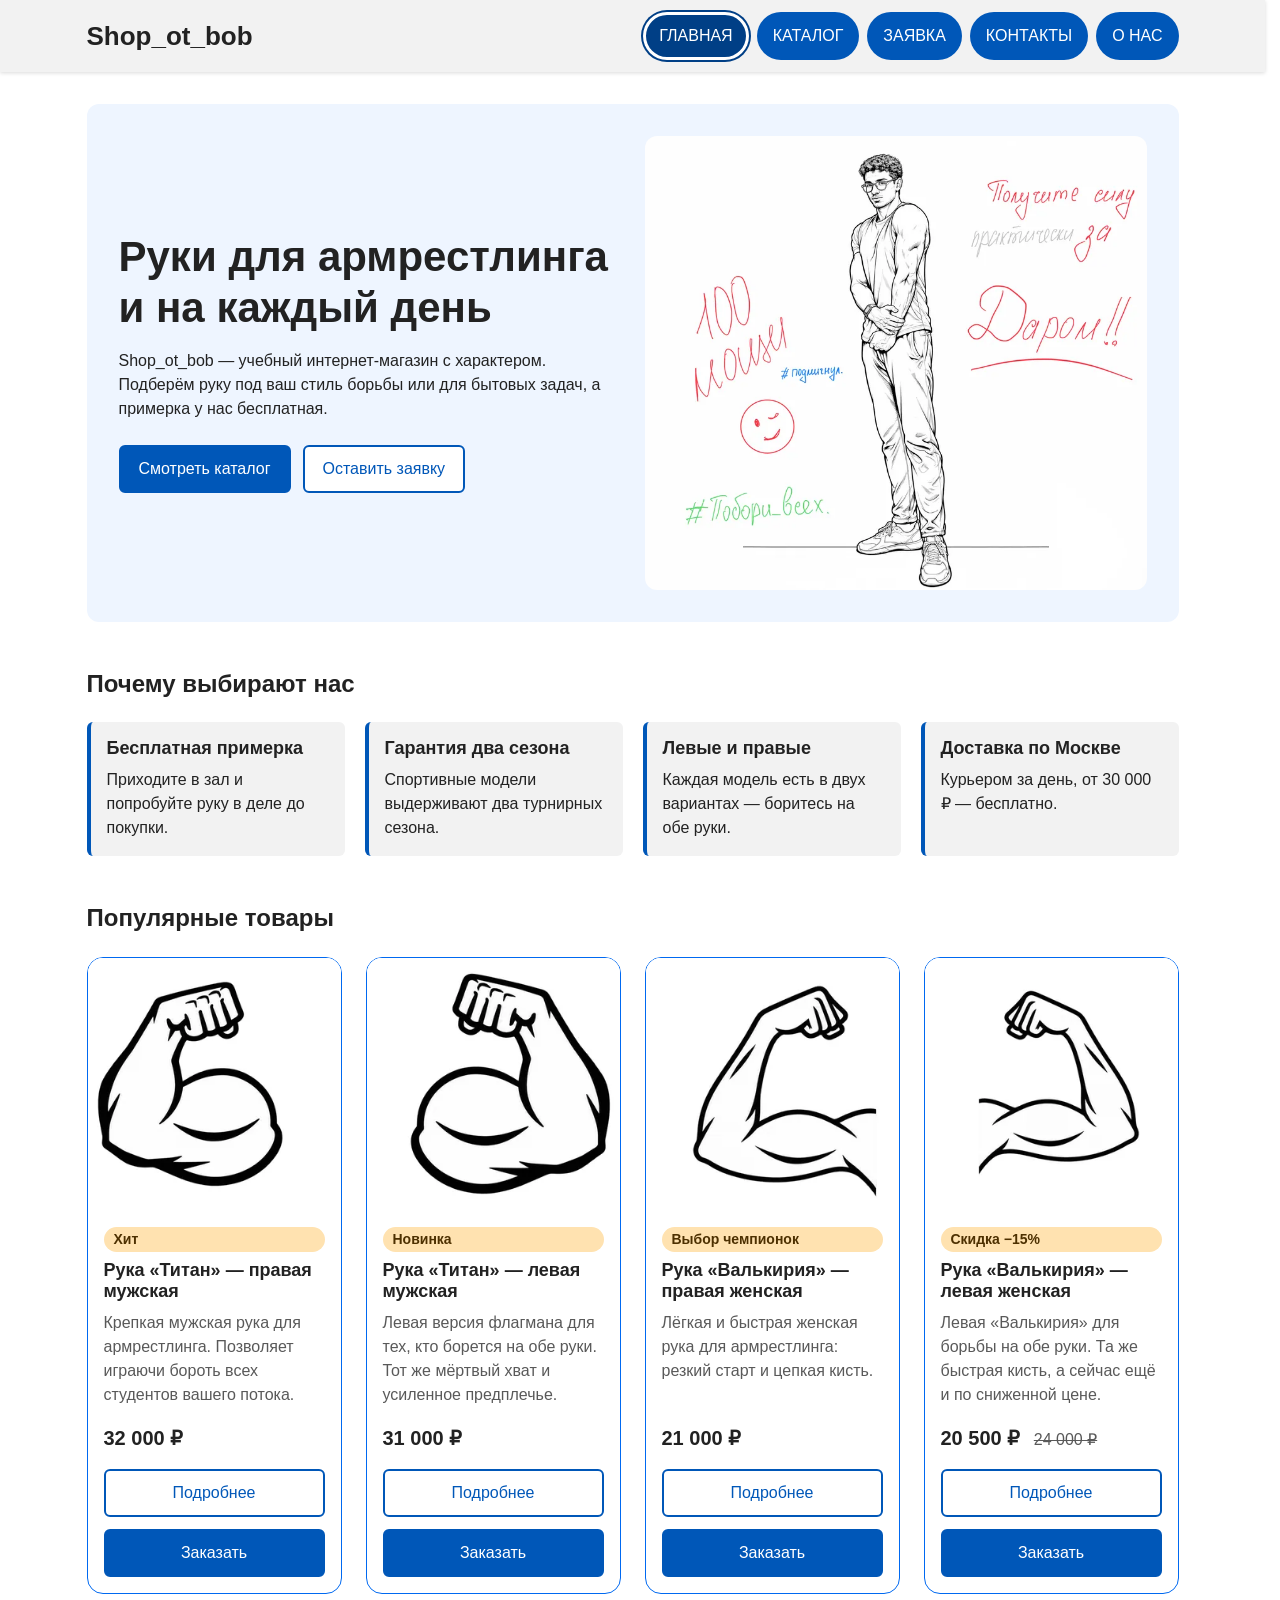
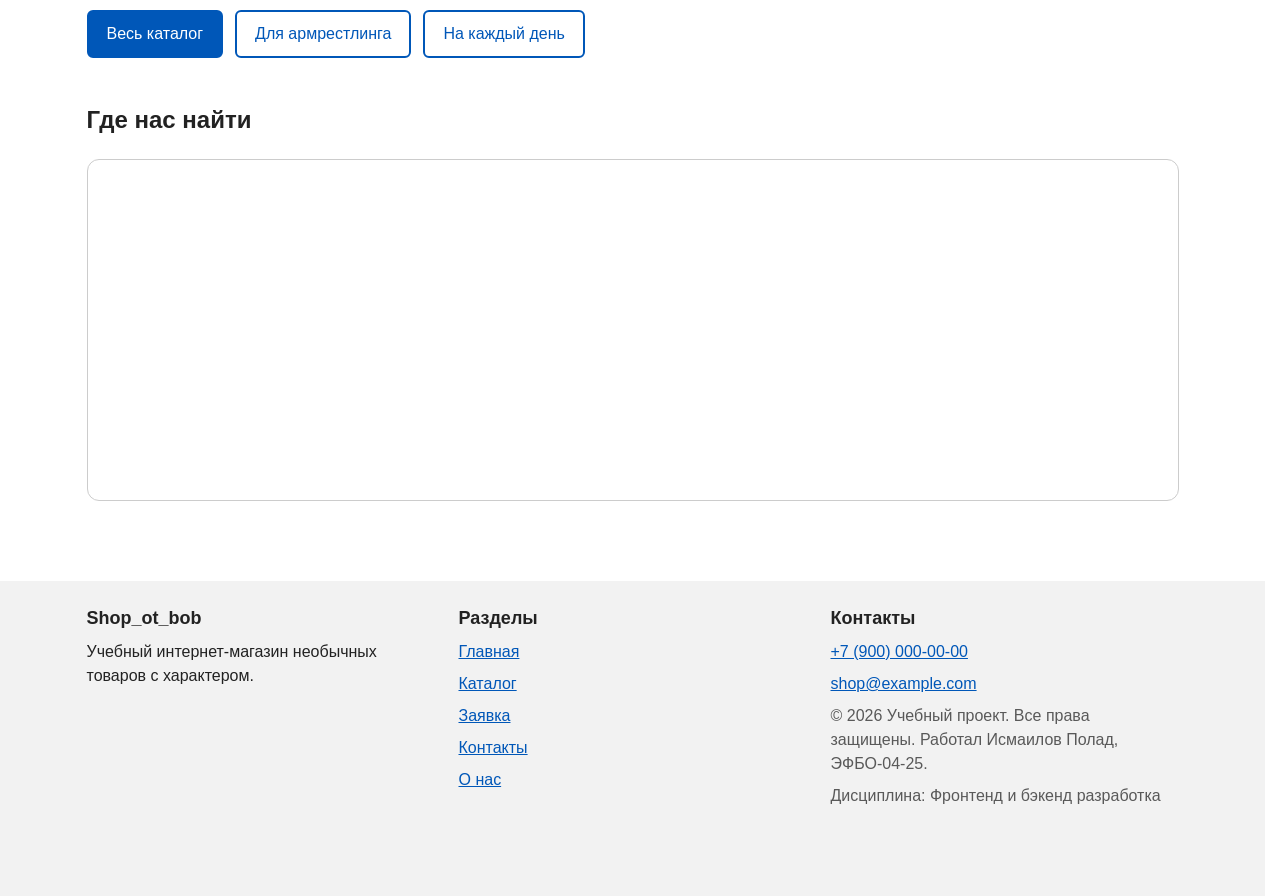
==== commit 85a158aa: "refactor: keep KR3 scripts in js/kr3-scripts.js" ====
--- a/index.html
+++ b/index.html
@@ -8,7 +8,7 @@
   <link rel="icon" type="image/png" href="images/favicon.png">
   <link rel="stylesheet" href="css/style.css">
   <link rel="stylesheet" href="css/responsive.css">
-  <script src="js/main.js" defer></script>
+  <script src="js/kr3-scripts.js" defer></script>
 </head>
 <body>
 <a class="skip-link" href="#main">Перейти к основному содержимому</a>
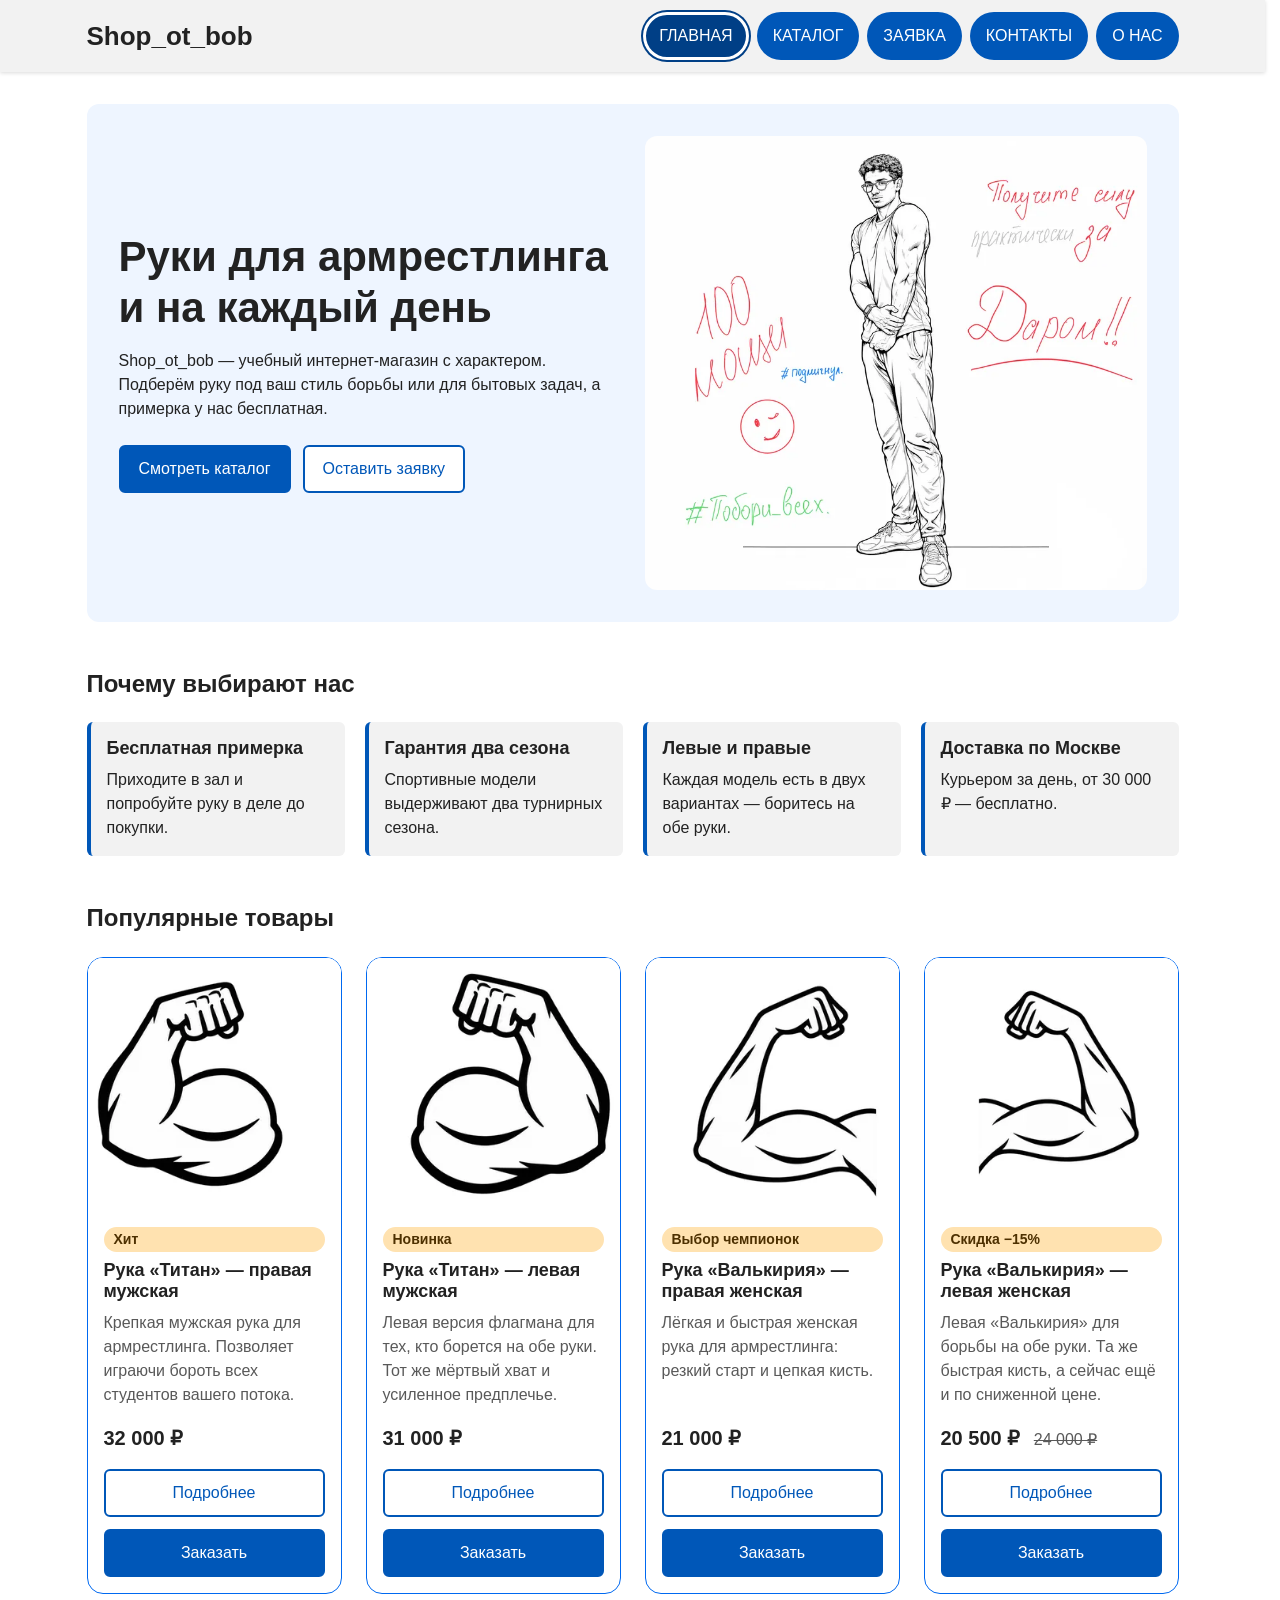
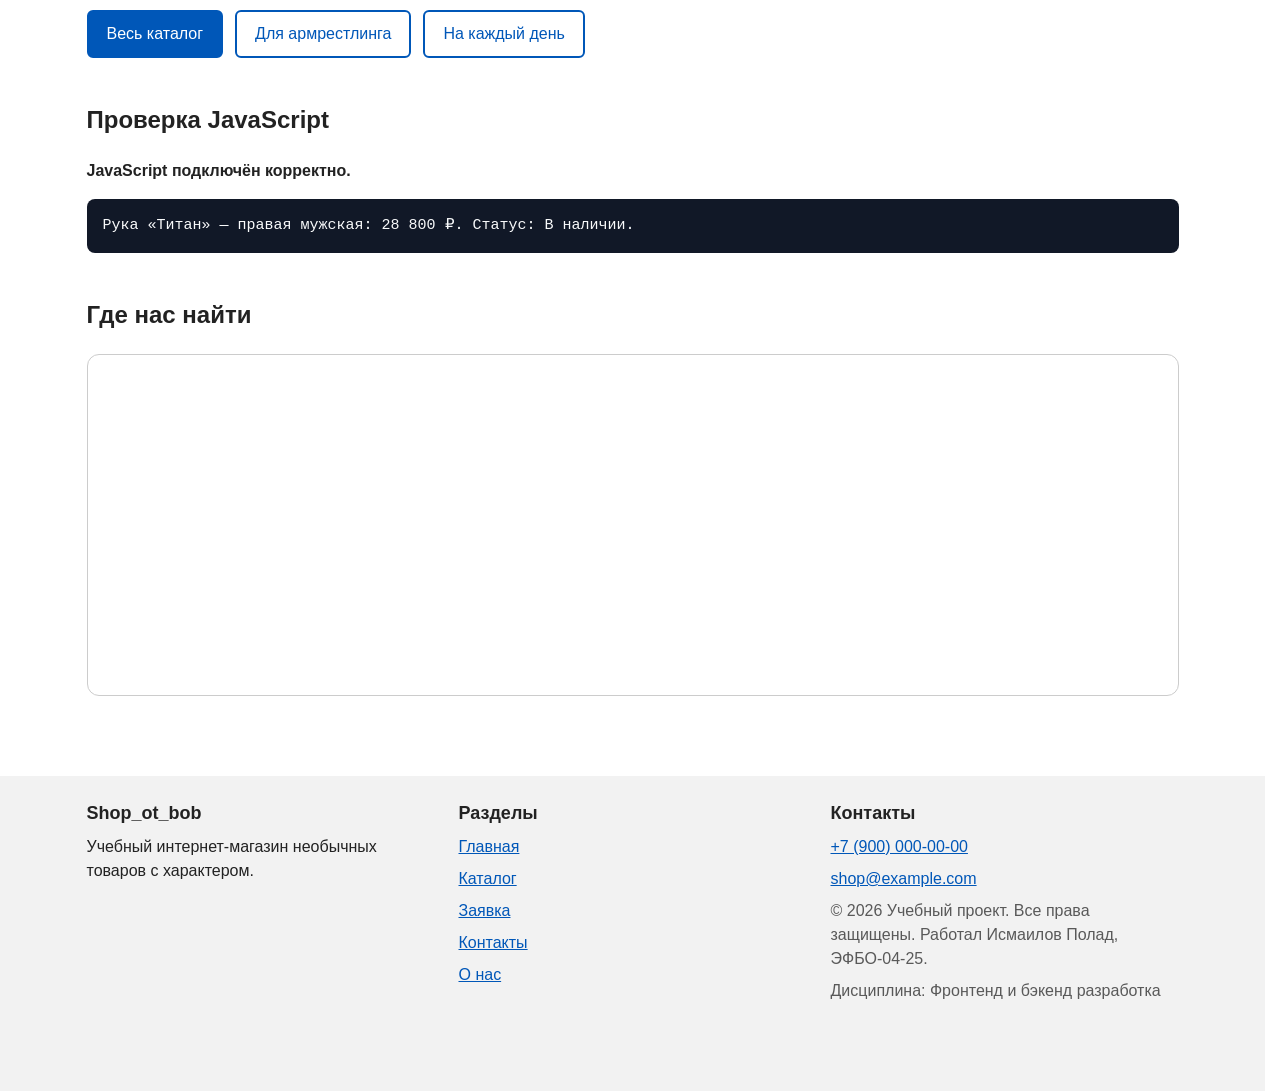
==== commit 488003b3: "feat: add product object and price functions" ====
--- a/index.html
+++ b/index.html
@@ -8,7 +8,9 @@
   <link rel="icon" type="image/png" href="images/favicon.png">
   <link rel="stylesheet" href="css/style.css">
   <link rel="stylesheet" href="css/responsive.css">
+  <script src="js/data.js" defer></script>
   <script src="js/kr3-scripts.js" defer></script>
+  <script src="js/main.js" defer></script>
 </head>
 <body>
 <a class="skip-link" href="#main">Перейти к основному содержимому</a>
@@ -267,6 +269,12 @@
     </p>
   </section>
 
+  <section class="section js-check" aria-labelledby="js-check-title">
+    <h2 class="section__title" id="js-check-title">Проверка JavaScript</h2>
+    <p class="js-message">JavaScript пока не выполнился.</p>
+    <pre class="product-output"></pre>
+  </section>
+
   <section class="section" id="map" aria-labelledby="map-title">
     <h2 class="section__title" id="map-title">Где нас найти</h2>
     <div class="map-container">
--- a/css/style.css
+++ b/css/style.css
@@ -741,3 +741,24 @@
     animation-duration: 0.01ms !important;
   }
 }
+
+/* ===============================
+   7. JavaScript-блоки (КР №4)
+   =============================== */
+
+/* Учебный блок проверки JavaScript на главной странице. */
+.js-message {
+  margin: 0 0 var(--space-md);
+  font-weight: bold;
+}
+
+.product-output {
+  margin: 0;
+  padding: var(--space-md);
+  overflow-x: auto;
+  border-radius: var(--radius-md);
+  background-color: #111827;
+  color: #f9fafb;
+  font-size: 15px;
+  white-space: pre-wrap;
+}
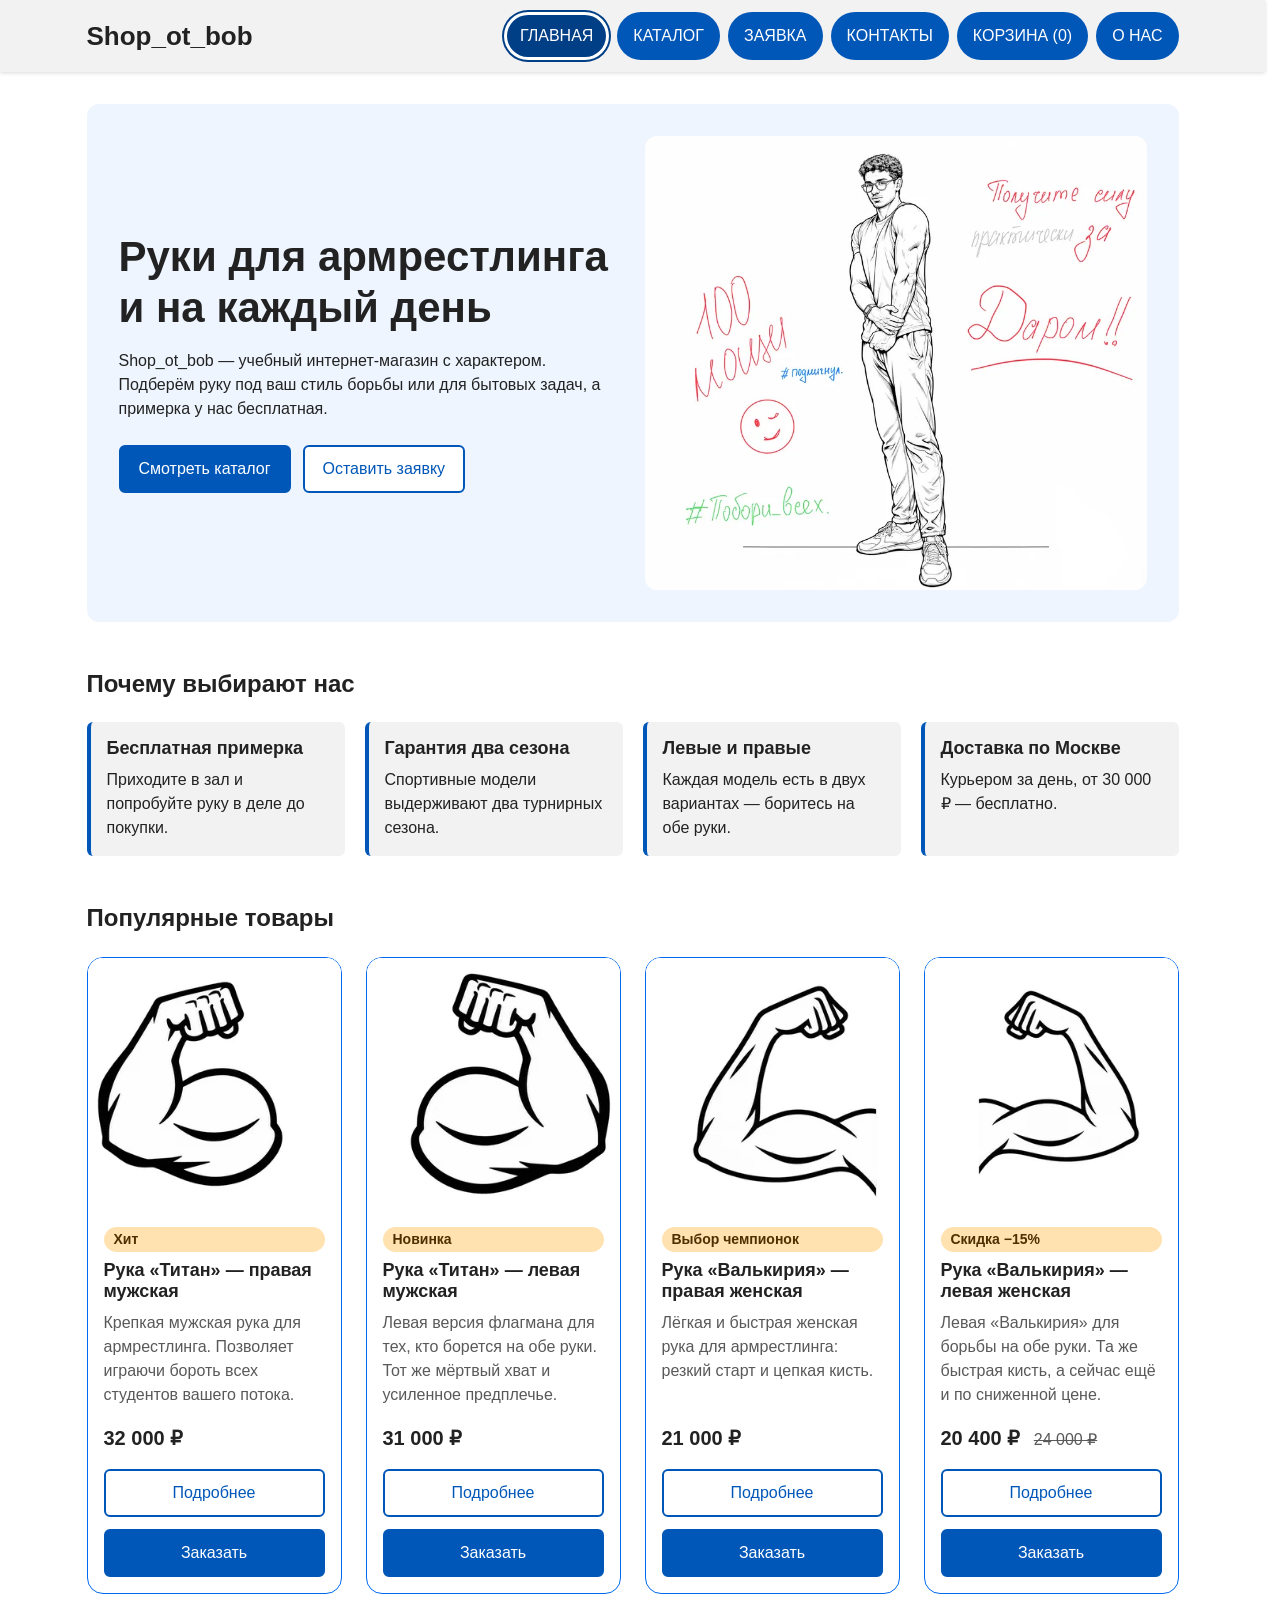
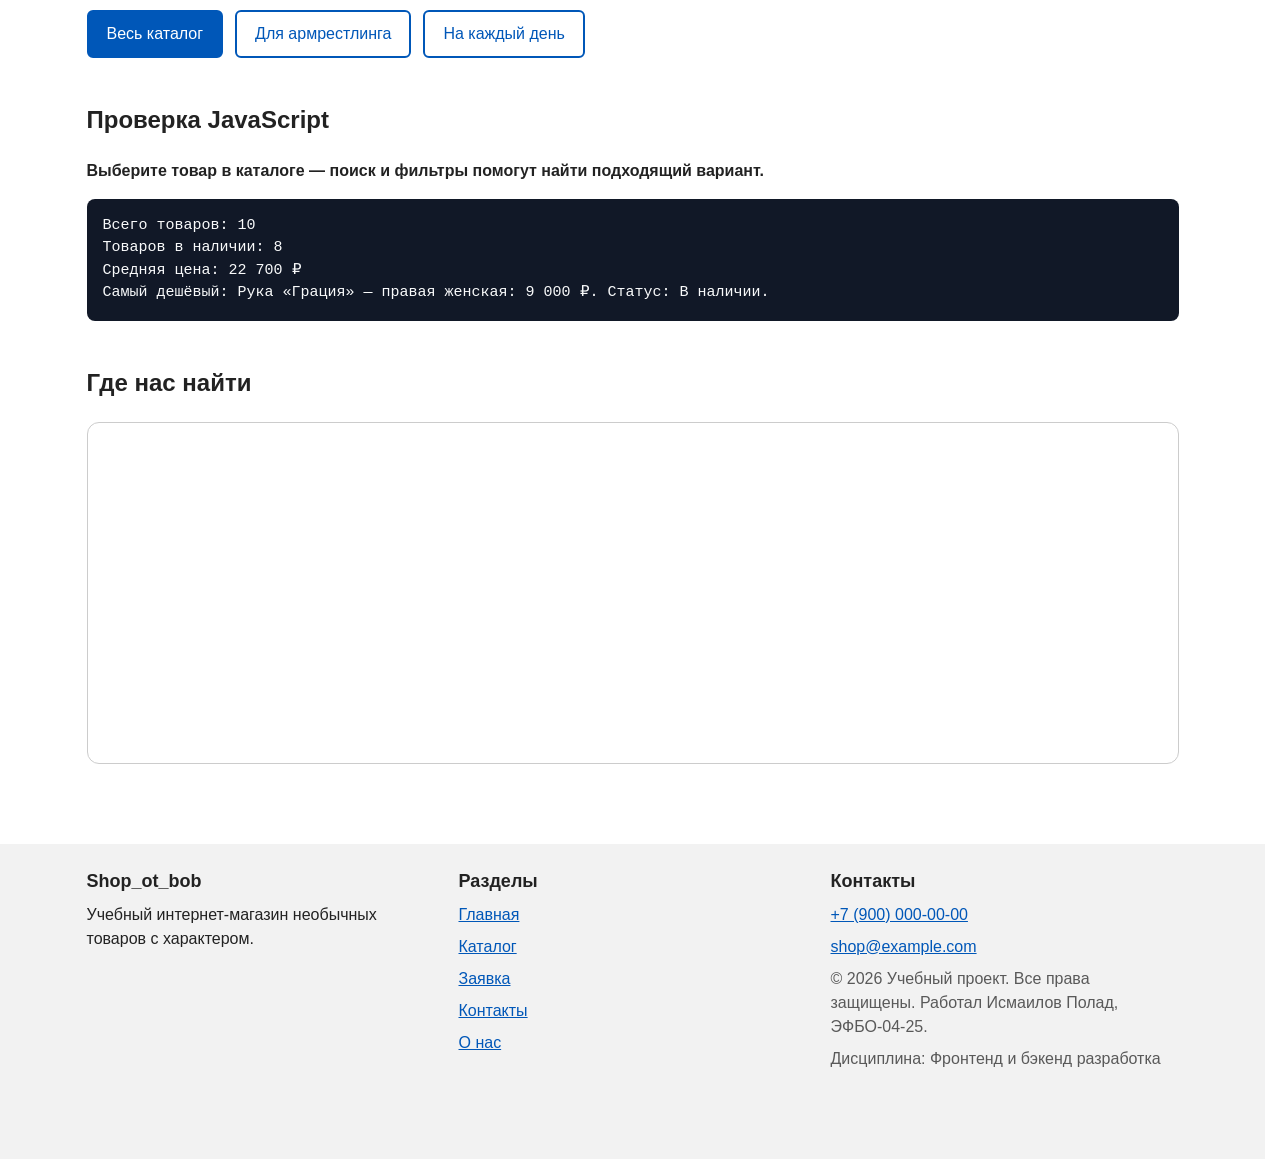
==== commit f6b14347: "feat: complete KR4 catalog, cart and form validation" ====
--- a/index.html
+++ b/index.html
@@ -9,6 +9,9 @@
   <link rel="stylesheet" href="css/style.css">
   <link rel="stylesheet" href="css/responsive.css">
   <script src="js/data.js" defer></script>
+  <script src="js/storage.js" defer></script>
+  <script src="js/feedback.js" defer></script>
+  <script src="js/cart.js" defer></script>
   <script src="js/kr3-scripts.js" defer></script>
   <script src="js/main.js" defer></script>
 </head>
@@ -30,11 +33,13 @@
         <li class="site-nav__item"><a class="site-nav__link" href="catalog.html">Каталог</a></li>
         <li class="site-nav__item"><a class="site-nav__link" href="order.html">Заявка</a></li>
         <li class="site-nav__item"><a class="site-nav__link" href="contacts.html">Контакты</a></li>
+        <li class="site-nav__item"><a class="site-nav__link" href="cart.html">Корзина (<span data-cart-count>0</span>)</a></li>
         <li class="site-nav__item"><a class="site-nav__link" href="onas.html">О нас</a></li>
       </ul>
     </nav>
   </div>
 </header>
+<p class="shop-status" data-shop-status role="status" aria-live="polite"></p>
 
 <main class="main" id="main" tabindex="-1">
   <section class="hero section">
@@ -253,7 +258,7 @@
           <p class="product-card__badge">Скидка −15%</p>
           <h3 class="product-card__title"><a href="product.html?id=4">Рука «Валькирия» — левая женская</a></h3>
           <p class="product-card__description">Левая «Валькирия» для борьбы на обе руки. Та же быстрая кисть, а сейчас ещё и по сниженной цене.</p>
-          <p class="product-card__price">20&nbsp;500&nbsp;₽ <span class="visually-hidden">Старая цена:</span> <del>24&nbsp;000&nbsp;₽</del></p>
+          <p class="product-card__price">20&nbsp;400&nbsp;₽ <span class="visually-hidden">Старая цена:</span> <del>24&nbsp;000&nbsp;₽</del></p>
           <div class="product-card__actions">
             <a class="button button--ghost" href="product.html?id=4" aria-label="Подробнее: Рука «Валькирия» — левая женская">Подробнее</a>
             <button class="button product-card__button" type="button" data-product="Рука «Валькирия» — левая женская" aria-label="Заказать: Рука «Валькирия» — левая женская">Заказать</button>
--- a/css/style.css
+++ b/css/style.css
@@ -762,3 +762,61 @@
   font-size: 15px;
   white-space: pre-wrap;
 }
+
+/* Карточки каталога, созданные через JavaScript. */
+.product-card__meta {
+  margin: 0 0 var(--space-sm);
+  color: var(--color-muted);
+  font-size: 14px;
+}
+
+.product-card__status {
+  margin: 0 0 var(--space-md);
+  color: var(--color-success);
+  font-weight: bold;
+}
+
+.product-card__status--out {
+  color: var(--color-danger);
+}
+
+/* Товара нет в наличии: изображение бледнее, кнопка неактивна. */
+.product-card--unavailable .product-card__image {
+  opacity: 0.55;
+}
+
+.button:disabled {
+  border-color: var(--color-border-strong);
+  background-color: var(--color-surface);
+  color: var(--color-muted);
+  cursor: not-allowed;
+}
+
+.catalog-filters__reset {
+  width: 100%;
+}
+
+/* Общее сообщение формы: ошибка или успешная проверка. */
+.form-message {
+  grid-column: 1 / -1;
+  margin: 0;
+  padding: var(--space-md);
+  border-left: 4px solid var(--color-primary);
+  background-color: var(--color-surface-accent);
+  font-weight: bold;
+}
+
+.form-message:empty {
+  display: none;
+}
+
+.form-message--error {
+  border-left-color: var(--color-danger);
+  color: var(--color-danger);
+}
+
+.form-message--success {
+  border-left-color: var(--color-success);
+  background-color: var(--color-success-bg);
+  color: var(--color-success);
+}
--- a/css/responsive.css
+++ b/css/responsive.css
@@ -855,3 +855,17 @@
     grid-template-columns: repeat(2, minmax(0, 1fr));
   }
 }
+
+/* КР №4: корзина и сообщения */
+[hidden] { display: none !important; }
+.shop-status { margin: 0 auto; max-width: 1160px; padding: 0 1rem; color: #165c34; }
+.shop-status:empty { display: none; }
+.cart-list { list-style: none; padding: 0; }
+.cart-item { display: flex; align-items: center; flex-wrap: wrap; gap: 1rem; padding: 1rem 0; border-bottom: 1px solid #aaa; }
+.cart-item__info { flex: 1; min-width: 160px; }
+.cart-item__image { object-fit: contain; }
+.quantity-control { display: flex; gap: .5rem; }
+.quantity-control__input { width: 4rem; }
+.quantity-control__button { min-width: 44px; min-height: 44px; }
+#promo-form { display: flex; flex-wrap: wrap; gap: .5rem; align-items: center; }
+#promo { max-width: 100%; min-height: 44px; }
